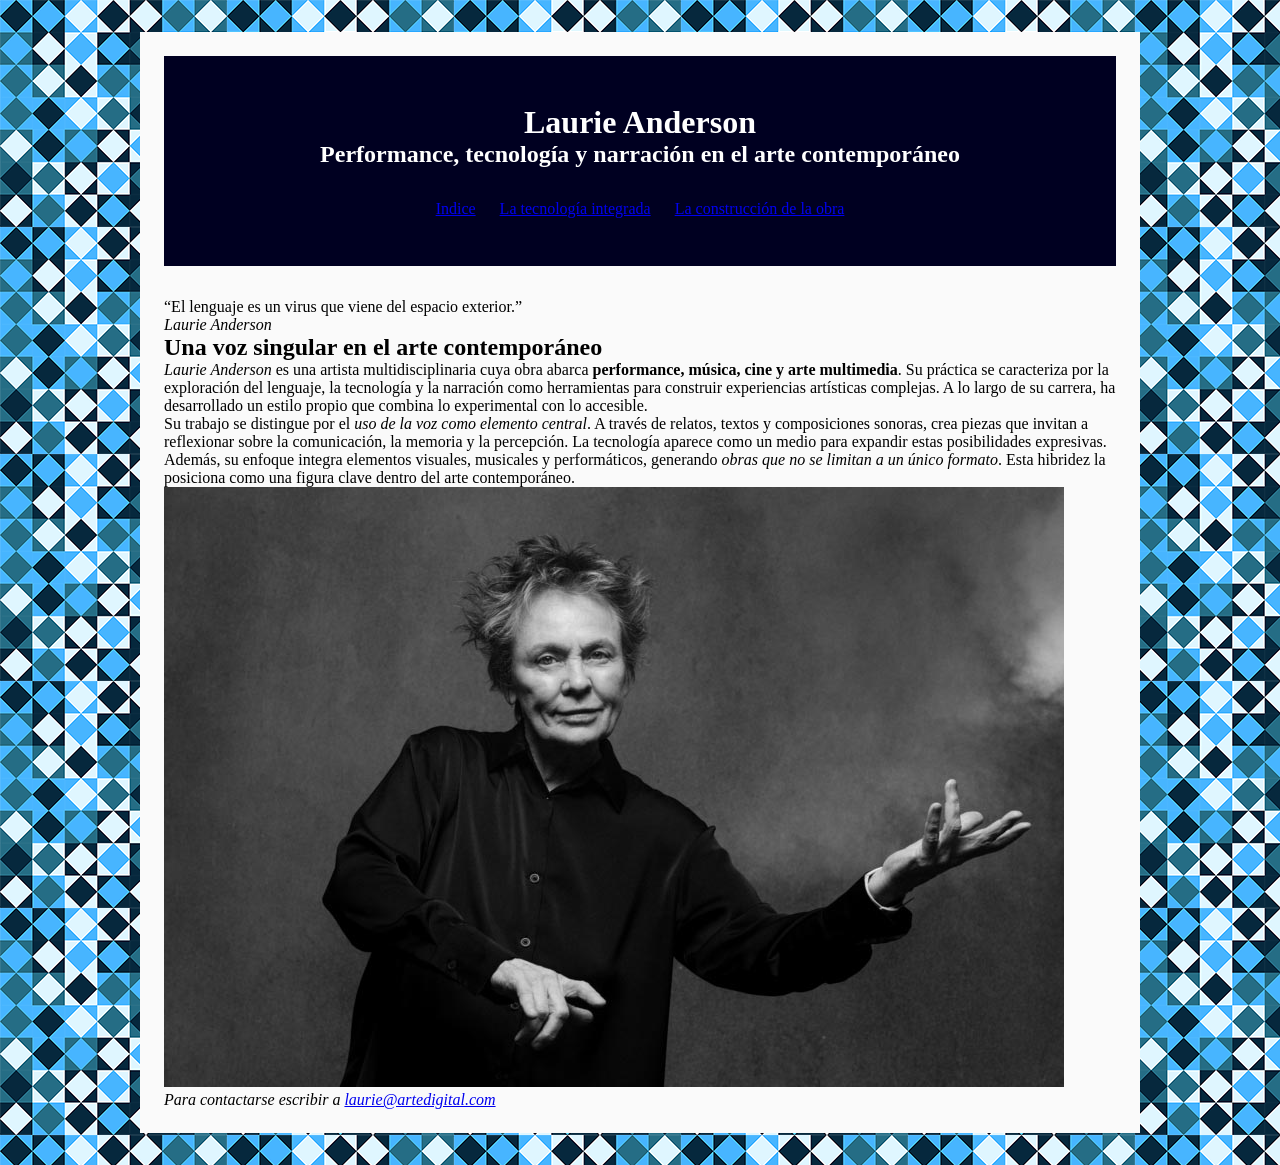
==== index.html @ 44597d4d "Add files via upload" ====
<!doctype html>
    <html lang="es">
<head>
        <meta charset="UTF-8">
        <meta name="viewport" content="width=device-width, initial-scale=1.0">
        <link href="css/archivo.css" rel="stylesheet">
<title>Primer parcial: Laurie Anderson </title> 
    </head>
<body>
    <div class="contenedor">
    <header>
        <h1>Laurie Anderson</h1>
        <h2>Performance, tecnología y narración en el arte contemporáneo</h2>
        <nav>
            <ul>
                <li><a href="index.html">Indice </a></li>
                <li><a href="tecnologia.html">La tecnología integrada </a></li>
                <li><a href="lenguaje.html">La construcción de la obra </a></li>
            </ul>
        </nav>
    </header>
    <main>
        <section>
        <blockquote>
      <p>“El lenguaje es un virus que viene del espacio exterior.”</p>
      <cite>Laurie Anderson</cite>
    </blockquote>
    <h1>Una voz singular en el arte contemporáneo</h1>
    <p><em>Laurie Anderson</em> es una artista multidisciplinaria cuya obra abarca <strong>performance, música, cine y arte multimedia</strong>. Su práctica se caracteriza por la exploración del lenguaje, la tecnología y la narración como herramientas para construir experiencias artísticas complejas. A lo largo de su carrera, ha desarrollado un estilo propio que combina lo experimental con lo accesible.
 </p>
 <p>Su trabajo se distingue por el <em>uso de la voz como elemento central</em>. A través de relatos, textos y composiciones sonoras, crea piezas que invitan a reflexionar sobre la <span> comunicación</span>, la <span>memoria</span> y la <span>percepción</span>. La tecnología aparece como un medio para expandir estas posibilidades expresivas.</p>
 <p>Además, su enfoque integra elementos visuales, musicales y performáticos, generando <em>obras que no se limitan a un único formato</em>. Esta hibridez la posiciona como una figura clave dentro del arte contemporáneo.</p>
   <img id="Foto 1" src="img/anderson-1.jpg" alt="foto Laurie Anderson en blanco y negro">
</section>
    </main>
    <footer>
        <address>
        <p>Para contactarse escribir a <a href="mailto:laurie@artedigital.com">laurie@artedigital.com</a></p>
         </address>
    </footer>
    </div>
</body>
    </html>
---- css/archivo.css ----
* {
    box-sizing: border-box;
    margin: 0;
    padding: 0;
}
body {
    background-image: url(../img/fondo.png);
    background-repeat: repeat;
    background-size: auto;
}

.contenedor {
    max-width: 1000px;
    margin: 2rem auto;
   background-color: #fafafa;
    padding: 1.5rem;

}

header {
    background-color: #000021;
    padding: 3rem 1.5rem;
    margin-bottom: 2rem;
    text-align: center;
}

header h1, header h2 {
    color: white;
}

nav {
    margin-top: 2rem;
}
nav ul {
    list-style-type: none;
    margin: 0;
    padding: 0;
     display: flex;
     justify-content: center;
     gap: 1.5rem;
}
nav a{
    
}
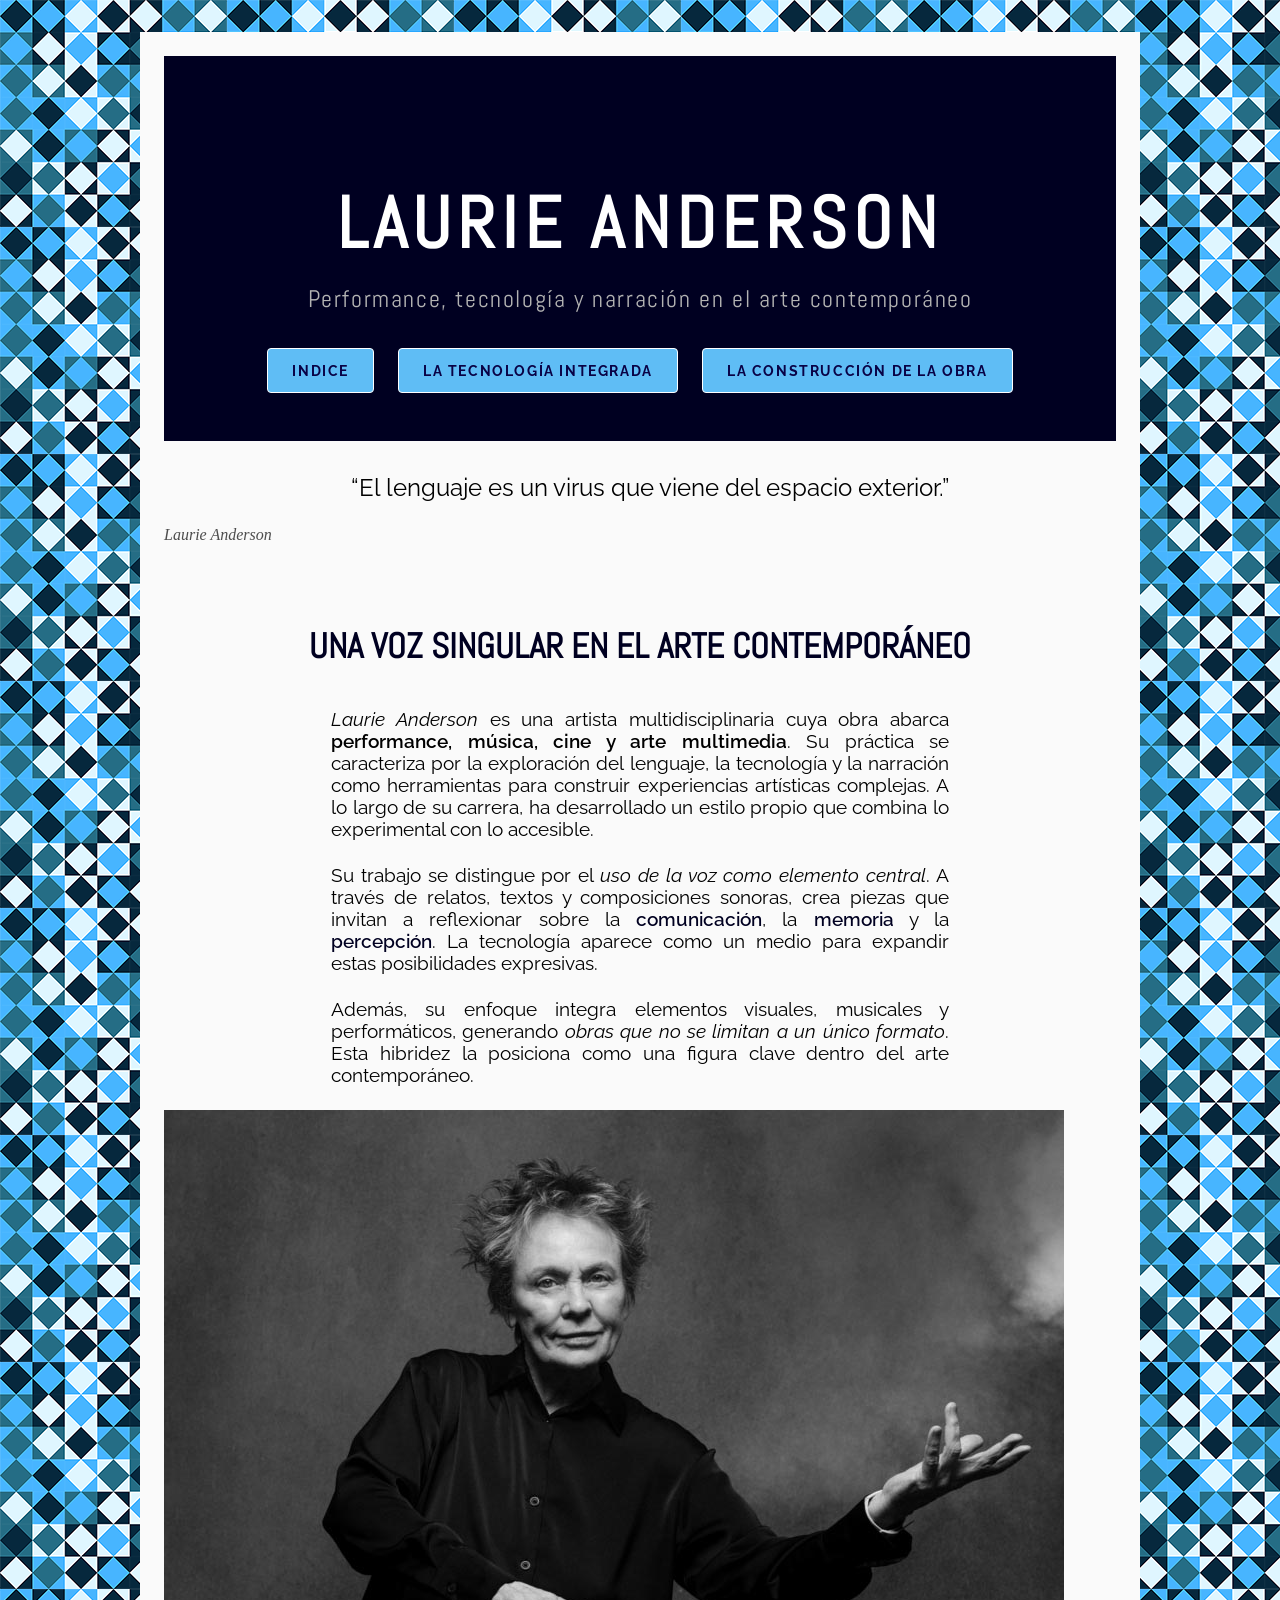
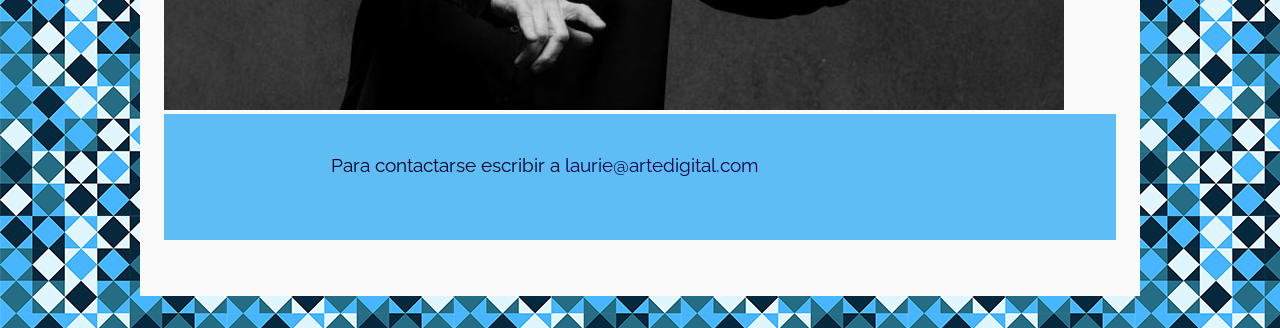
==== commit 39a12069: "diseño css diseño general css, fuentes, nav, titulos, p, header completo, fondo" ====
--- a/index.html
+++ b/index.html
@@ -9,7 +9,7 @@
 <body>
     <div class="contenedor">
     <header>
-        <h1>Laurie Anderson</h1>
+        <h1 class="header">Laurie Anderson</h1>
         <h2>Performance, tecnología y narración en el arte contemporáneo</h2>
         <nav>
             <ul>
@@ -22,9 +22,9 @@
     <main>
         <section>
         <blockquote>
-      <p>“El lenguaje es un virus que viene del espacio exterior.”</p>
+      <p id="cita">“El lenguaje es un virus que viene del espacio exterior.”</p>
       <cite>Laurie Anderson</cite>
-    </blockquote>
+    </blockquote >
     <h1>Una voz singular en el arte contemporáneo</h1>
     <p><em>Laurie Anderson</em> es una artista multidisciplinaria cuya obra abarca <strong>performance, música, cine y arte multimedia</strong>. Su práctica se caracteriza por la exploración del lenguaje, la tecnología y la narración como herramientas para construir experiencias artísticas complejas. A lo largo de su carrera, ha desarrollado un estilo propio que combina lo experimental con lo accesible.
  </p>
--- a/css/archivo.css
+++ b/css/archivo.css
@@ -1,3 +1,7 @@
+@import url('https://fonts.googleapis.com/css2?family=Abel&family=Montserrat:ital,wght@0,100..900;1,100..900&display=swap');
+
+@import url('https://fonts.googleapis.com/css2?family=Abel&family=Montserrat:ital,wght@0,100..900;1,100..900&family=Raleway:ital,wght@0,100..900;1,100..900&display=swap');
+
 * {
     box-sizing: border-box;
     margin: 0;
@@ -40,5 +44,130 @@
      gap: 1.5rem;
 }
 nav a{
-    
+    font-family: "Raleway", sans-serif;
+  font-optical-sizing: auto;
+  font-style: normal;
+  display: block;
+  padding: 0.8rem 1.5rem;
+  background-color: #5FBDF5;
+  color:#090245;
+  text-decoration: none;
+  text-transform: uppercase;
+  font-size: 0.9rem;
+  font-weight: 700;
+  border: 1px solid #ffffff;
+  border-radius: 4px;
+}
+nav a:visited {
+    color:#ffffff;
+}
+nav a:hover {
+   background-color:#090245;
+    color: #5FBDF5;
+}
+nav a:active {
+    background-color: white;
+    color: #090245;
+}
+
+h1,h2{
+   font-family: 'Abel', sans-serif;
+   margin: 1rem;
+}
+h1 {
+    max-width: 1000px; 
+    margin-top: 4rem;
+    margin-bottom: 1.5rem;
+    padding: 1rem;
+    font-size: 2.2rem;
+    color: #000021;
+    text-align: center;
+      text-transform: uppercase;
+}
+h2 {
+    max-width: 700px;
+    margin: 3rem auto 2rem auto;
+    font-size: 1.8rem;
+     color: #000021;
+     line-height: 1.4;
+}
+
+ h1.header {
+     font-family: 'Abel', sans-serif;
+    color: #ffffff;
+    font-size: 4.5rem;
+    text-transform: uppercase;
+    letter-spacing: 0.4rem;
+    line-height: 1.1;
+    margin-bottom: 0.2rem;
+}
+header h2 {
+    font-family: 'Abel', sans-serif;
+    color: #b3b3b3;
+    font-size: 1.5rem;
+    font-weight: 400;
+    max-width: 700px;
+    margin: 0 auto;
+    letter-spacing: 0.1rem;
+}
+p {
+    max-width: 650px;
+    margin: 0 auto 1.5rem auto;
+    padding: 0 1rem;
+    text-align: justify;
+    font-family: "Raleway", sans-serif;
+  font-optical-sizing: auto;
+  font-weight: weight;
+  font-style: normal;
+  font-size: 1.2rem;
+}
+ #cita {
+    font-size: 1.5rem;
+    transform: (-15deg);
+      text-align:right;
+}
+cite {
+    color:#4D4D4D;
+      text-align:right;
+}
+id #right{
+    text-align:right;
+}
+#lista  {
+    max-width: 600px;
+    list-style: none;
+    padding-left: 2rem;
+    border-left: 1px solid #5FBDF5;
+    margin: 3rem auto;
+    margin-top: 0;
+}
+li{
+      font-family: "Raleway", sans-serif;
+  font-optical-sizing: auto;
+  font-weight: 500;
+  font-style: normal;
+  font-size: 1.4rem;
+   letter-spacing: 0.1rem;
+}
+footer{
+        padding: 2.5rem 1.2rem;
+    margin-bottom: 2rem;
+    background-color: #5FBDF5;
+    color: #000021;
+    text-align: center;
+    font-family: 0.2rem;
+}
+address p a{
+    color: #090245;
+    text-decoration: none;
+}
+address p a:hover{
+   color: white;
+}
+span {
+    font-weight: 550;
+    color: #000021;
+}
+strong {
+    font-weight: 600;
 }
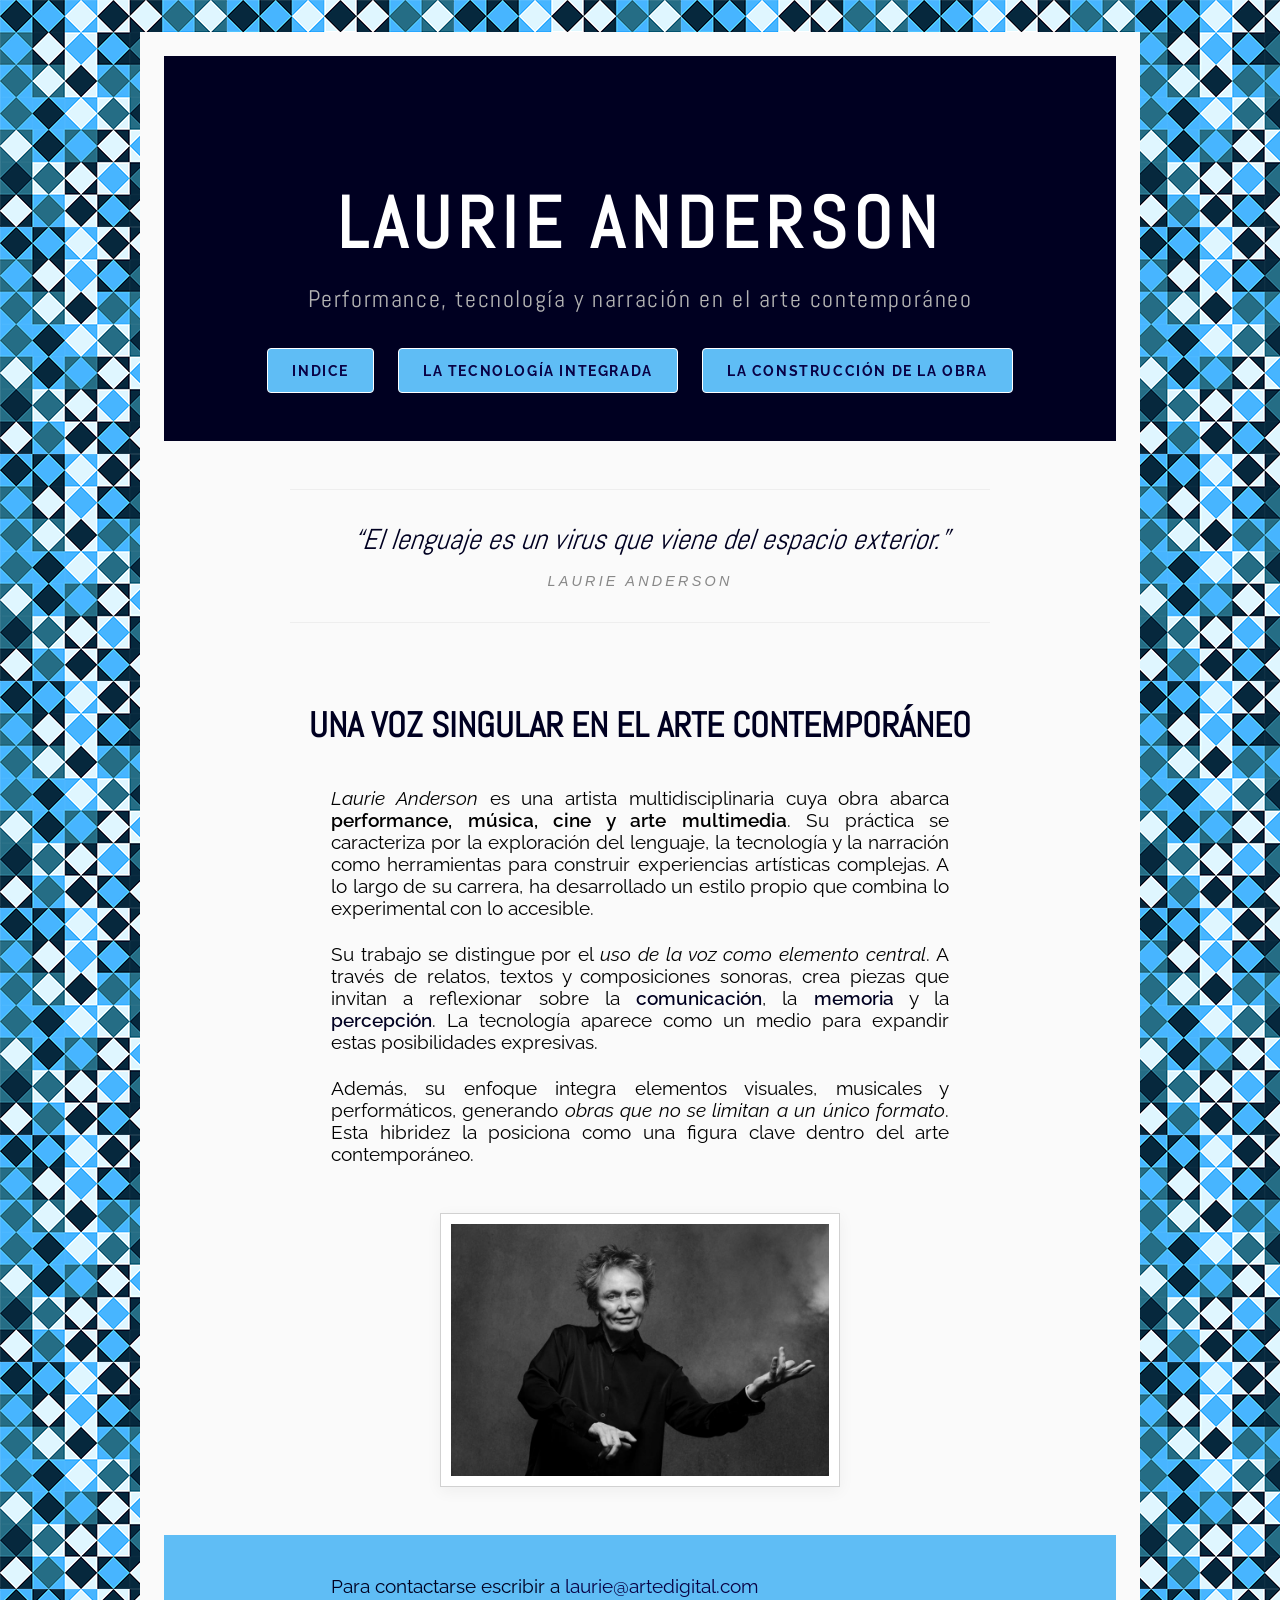
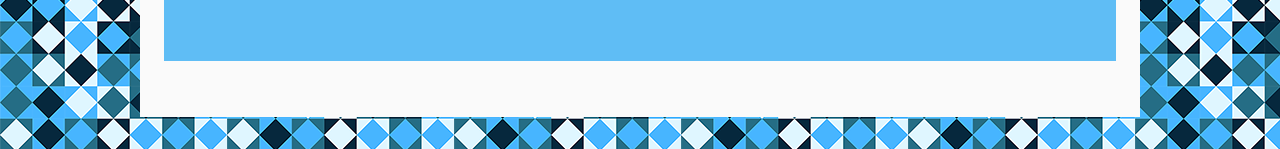
==== commit f576c6a6: "inframe y fotos" ====
--- a/index.html
+++ b/index.html
@@ -30,7 +30,7 @@
  </p>
  <p>Su trabajo se distingue por el <em>uso de la voz como elemento central</em>. A través de relatos, textos y composiciones sonoras, crea piezas que invitan a reflexionar sobre la <span> comunicación</span>, la <span>memoria</span> y la <span>percepción</span>. La tecnología aparece como un medio para expandir estas posibilidades expresivas.</p>
  <p>Además, su enfoque integra elementos visuales, musicales y performáticos, generando <em>obras que no se limitan a un único formato</em>. Esta hibridez la posiciona como una figura clave dentro del arte contemporáneo.</p>
-   <img id="Foto 1" src="img/anderson-1.jpg" alt="foto Laurie Anderson en blanco y negro">
+   <img id="Foto1" src="img/anderson-1.jpg" alt="foto Laurie Anderson en blanco y negro">
 </section>
     </main>
     <footer>
--- a/css/archivo.css
+++ b/css/archivo.css
@@ -126,9 +126,29 @@
     transform: (-15deg);
       text-align:right;
 }
+blockquote {
+    max-width: 700px;
+    margin: 3rem auto;
+    text-align: center;
+    border-top: 1px solid #eeeeee;
+    border-bottom: 1px solid #eeeeee;
+    padding: 2rem 0;
+}
+#cita {
+    font-family: 'Abel', sans-serif;
+    font-size: 1.8rem;
+    color: #000021;
+    line-height: 1.2;
+    margin-bottom: 1rem;
+    font-style: italic;
+    transform: skewX(-5deg); 
+}
 cite {
-    color:#4D4D4D;
-      text-align:right;
+    font-family: 'Montserrat', sans-serif;
+    font-size: 0.9rem;
+    text-transform: uppercase;
+    letter-spacing: 0.2rem;
+    color: #888888;
 }
 id #right{
     text-align:right;
@@ -170,4 +190,69 @@
 }
 strong {
     font-weight: 600;
+}
+#Foto1 {
+    display: block;
+    max-width: 400px;
+    width: 100%;
+    height: auto;
+    margin: 3rem auto;
+
+    padding: 10px;
+    border: 1px solid #d1d1d1;
+    background-color: #ffffff;
+    box-shadow: 0 4px 15px rgba(0,0,0,0.05);
+
+}
+.obras, .Obras {
+    float: right;
+    max-width: 280px;
+    height: auto;
+    padding: 10px;
+    border: 1px solid #d1d1d1;
+    background-color: #ffffff;
+    margin-left: 2rem;
+    margin-bottom: 1.5rem;
+    box-shadow: 0 4px 10px rgba(0,0,0,0.05);
+    
+}
+
+section #tecnologia::after{
+    content: "";
+    display: table;
+    clear: both;
+
+}
+.obras {
+    clear: right;
+   
+}
+#foot {
+    margin-top: 8rem;
+}
+#foto2 {
+    float: right;
+    max-width: 250px;
+    height: auto;
+    padding: 10px;
+    border: 1px solid #d1d1d1;
+    background-color: #ffffff;
+    margin-left: 2rem;
+    margin-bottom: 1.5rem;
+    box-shadow: 0 4px 10px rgba(0,0,0,0.05);
+}
+.video {
+    clear: both;
+    max-width: 800px;
+    margin: 4rem auto;
+    padding: 10px;
+    border: 1px solid #d1d1d1;
+    background-color: #fff;
+    box-shadow: 0 4px 15px rgba(0,0,0,0.05);
+}
+.video iframe {
+    width: 100%;
+    aspect-ratio: 16 / 9;
+    display: block;
+
 }
